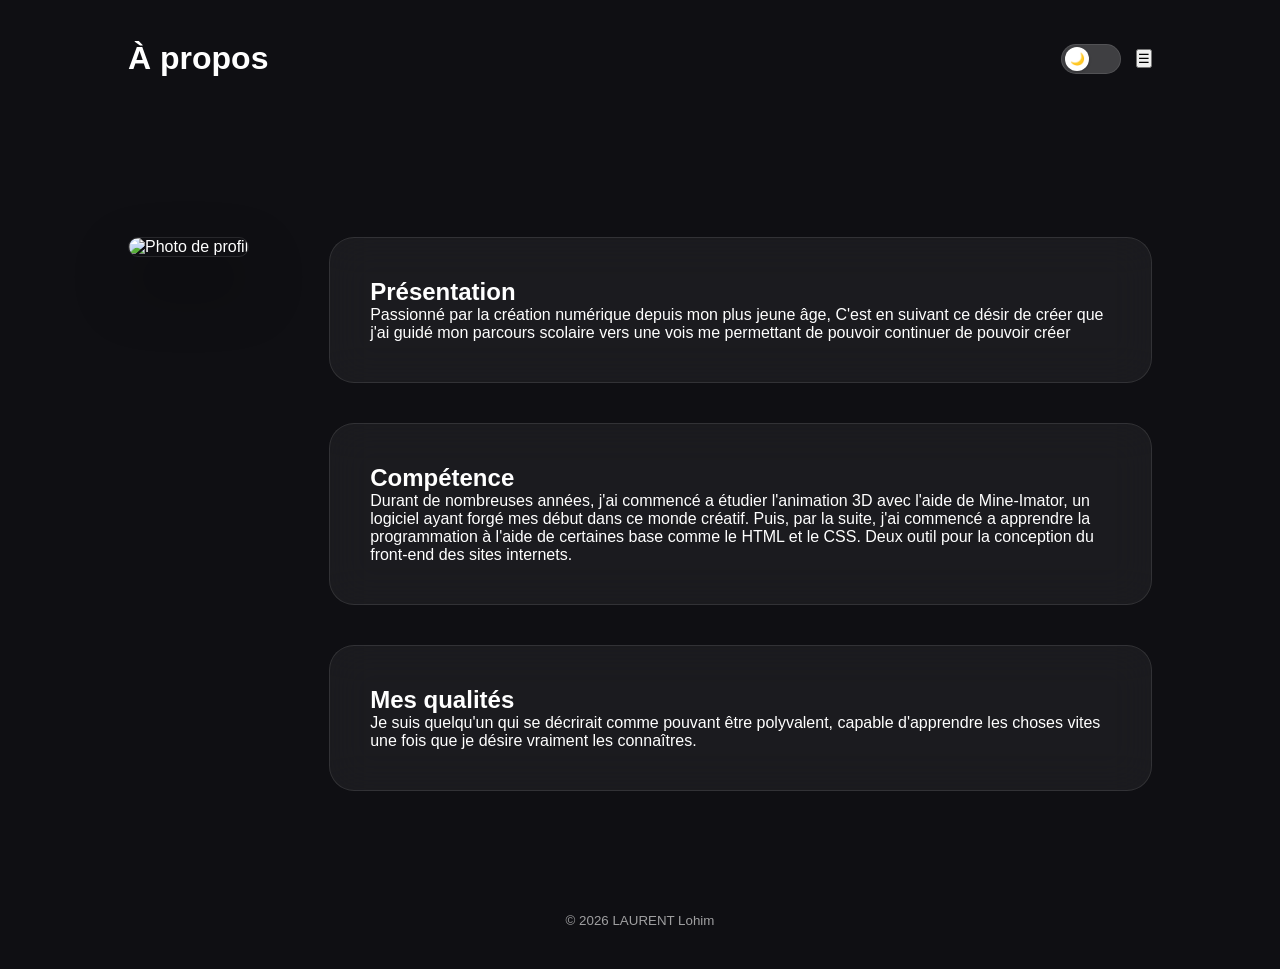
==== apropos.html @ f9896b62 "Add files via upload" ====
<!doctype html>
<html lang="fr">
<head>
<meta charset="utf-8">
<meta name="viewport" content="width=device-width, initial-scale=1">
<title>À propos</title>

<style>

/* ===== VARIABLES ===== */

:root {
  --bg: #0f0f13;
  --text: white;
  --card-bg: rgba(255,255,255,0.05);
  --border: rgba(255,255,255,0.1);
}

.theme-dark {
  --bg: #ffffff;
  --text: #111;
  --card-bg: rgba(0,0,0,0.05);
  --border: rgba(0,0,0,0.1);
}

* {
  margin: 0;
  padding: 0;
  box-sizing: border-box;
  font-family: 'Segoe UI', sans-serif;
}

body {
  background: var(--bg);
  color: var(--text);
  padding: 0 10%;
}
    
/* ================= RESET ================= */

* {
  margin: 0;
  padding: 0;
  box-sizing: border-box;
  font-family: 'Segoe UI', sans-serif;
}

body {
  background: var(--bg);
  color: var(--text);
  padding: 0 10%;
  overflow-x: hidden;
}

/* ================= BACKGROUND ================= */

.blob {
  position: fixed;
  width: 600px;
  height: 600px;
  border-radius: 50%;
  filter: blur(120px);
  opacity: 0.5;
  animation: move 20s infinite alternate ease-in-out;
  z-index: -1;
}

.blob:nth-child(1) {
  background: #ff4e50;
  top: -200px;
  left: -200px;
}

.blob:nth-child(2) {
  background: #00c9ff;
  bottom: -200px;
  right: -200px;
  animation-delay: 5s;
}

@keyframes move {
  0% { transform: translate(0,0) scale(1); }
  50% { transform: translate(100px,-100px) scale(1.2); }
  100% { transform: translate(-100px,100px) scale(1); }
}

/* ===== HEADER ===== */

header {
  display: flex;
  justify-content: space-between;
  align-items: center;
  padding: 40px 0;
  position: relative;
}

.controls {
  display: flex;
  align-items: center;
  gap: 15px;
}

#nav {
  position: absolute;
  top: 80px;
  right: 0;
  background: var(--card-bg);
  backdrop-filter: blur(20px);
  border: 1px solid var(--border);
  padding: 20px;
  border-radius: 15px;
}

#nav ul {
  list-style: none;
}

#nav li {
  margin: 10px 0;
}

#nav a {
  color: var(--text);
  text-decoration: none;
}

/* ===== PAGE A PROPOS ===== */

.about-container {
  display: flex;
  gap: 80px;
  margin: 120px 0;
  align-items: flex-start;
}

.about-photo img {
  width: 320px;
  border-radius: 25px;
  object-fit: cover;
  border: 1px solid var(--border);
  box-shadow: 0 30px 60px rgba(0,0,0,0.4);
}

.about-content {
  flex: 1;
  display: flex;
  flex-direction: column;
  gap: 40px;
}

.text-box {
  padding: 40px;
  border-radius: 25px;
  backdrop-filter: blur(20px);
  background: var(--card-bg);
  border: 1px solid var(--border);
}

/* ===== RESPONSIVE ===== */

@media (max-width: 900px) {
  .about-container {
    flex-direction: column;
    align-items: center;
    text-align: center;
  }

  .about-photo img {
    width: 240px;
  }
}
  
/* Conteneur des contrôles header */
.header-controls {
  display: flex;
  align-items: center;
  gap: 15px;
}

/* ================= TOGGLE THEME ================= */
.theme-switch {
  position: relative;
  display: inline-block;
  width: 60px;
  height: 30px;
  cursor: pointer;
}

.theme-switch input {
  opacity: 0;
  width: 0;
  height: 0;
}

/* Le slider (fond du toggle) */
.theme-switch .slider {
  position: absolute;
  top: 0;
  left: 0;
  right: 0;
  bottom: 0;
  background-color: rgba(255, 255, 255, 0.2);
  border-radius: 30px;
  transition: 0.3s ease;
  border: 1px solid var(--border);
}

/* Le rond qui bouge */
.theme-switch .slider:before {
  position: absolute;
  content: "🌙";
  display: flex;
  align-items: center;
  justify-content: center;
  height: 24px;
  width: 24px;
  left: 3px;
  bottom: 2px;
  background-color: white;
  border-radius: 50%;
  transition: 0.3s ease;
  font-size: 12px;
  box-shadow: 0 1px 3px rgba(0,0,0,0.2);
}

/* Quand la case est cochée (mode sombre activé) */
.theme-switch input:checked + .slider:before {
  transform: translateX(28px);
  content: "☀️";
  background-color: #ffde6e;
}

/* Fond du toggle quand mode sombre activé */
.theme-switch input:checked + .slider {
  background-color: rgba(0, 0, 0, 0.3);
  border-color: #ffde6e;
}

footer {
  text-align: center;
  margin: 80px 0 40px;
  opacity: 0.6;
}

</style>
</head>

<body>

<header>

<h1>À propos</h1>

<div class="header-controls">
  <label class="theme-switch" aria-label="Changer de thème">
    <input type="checkbox" id="themeToggle">
    <span class="slider"></span>
  </label>
  <button id="burger" class="btn" aria-expanded="false" aria-controls="nav">☰</button>
</div>

<nav id="nav" hidden>
  <ul>
    <li><a href="Profile.html">Accueil</a></li>
    <li><a href="projets.html">Projets</a></li>
    <li><a href="Contact.html">Contact</a></li>
    
  </ul>
</nav>

</header>

<main>

<section class="about-container">

  <div class="about-photo">
    <img src="images/PersonnalImages/The%20sun.png" alt="Photo de profil">
  </div>

  <div class="about-content">

    <div class="text-box">
      <h2>Présentation</h2>
      <p>Passionné par la création numérique depuis mon plus jeune âge, C'est en suivant ce désir de créer que j'ai guidé mon parcours scolaire vers une vois me permettant de pouvoir continuer de pouvoir créer</p>
    </div>

    <div class="text-box">
      <h2>Compétence</h2>
      <p>Durant de nombreuses années, j'ai commencé a étudier l'animation 3D avec l'aide de Mine-Imator, un logiciel ayant forgé mes début dans ce monde créatif. Puis, par la suite, j'ai commencé a apprendre la programmation à l'aide de certaines base comme le HTML et le CSS. Deux outil pour la conception du front-end des sites internets.</p>
    </div>

    <div class="text-box">
      <h2>Mes qualités</h2>
      <p>Je suis quelqu'un qui se décrirait comme pouvant être polyvalent, capable d'apprendre les choses vites une fois que je désire vraiment les connaîtres.</p>
    </div>

  </div>

</section>

</main>

<footer>
  <small>© <span id="annee"></span> LAURENT Lohim</small>
</footer>

<script>

document.addEventListener("DOMContentLoaded", function() {

  // Année
  document.getElementById('annee').textContent = new Date().getFullYear();

  // Thème sombre
  const toggle = document.getElementById("themeToggle");
  toggle.addEventListener("change", function() {
    document.documentElement.classList.toggle("theme-dark", this.checked);
  });

  // Burger
  const burger = document.getElementById("burger");
  const nav = document.getElementById("nav");

  burger.addEventListener("click", function() {
    const expanded = this.getAttribute("aria-expanded") === "true";
    this.setAttribute("aria-expanded", !expanded);
    nav.hidden = expanded;
  });

});

</script>

</body>
</html>
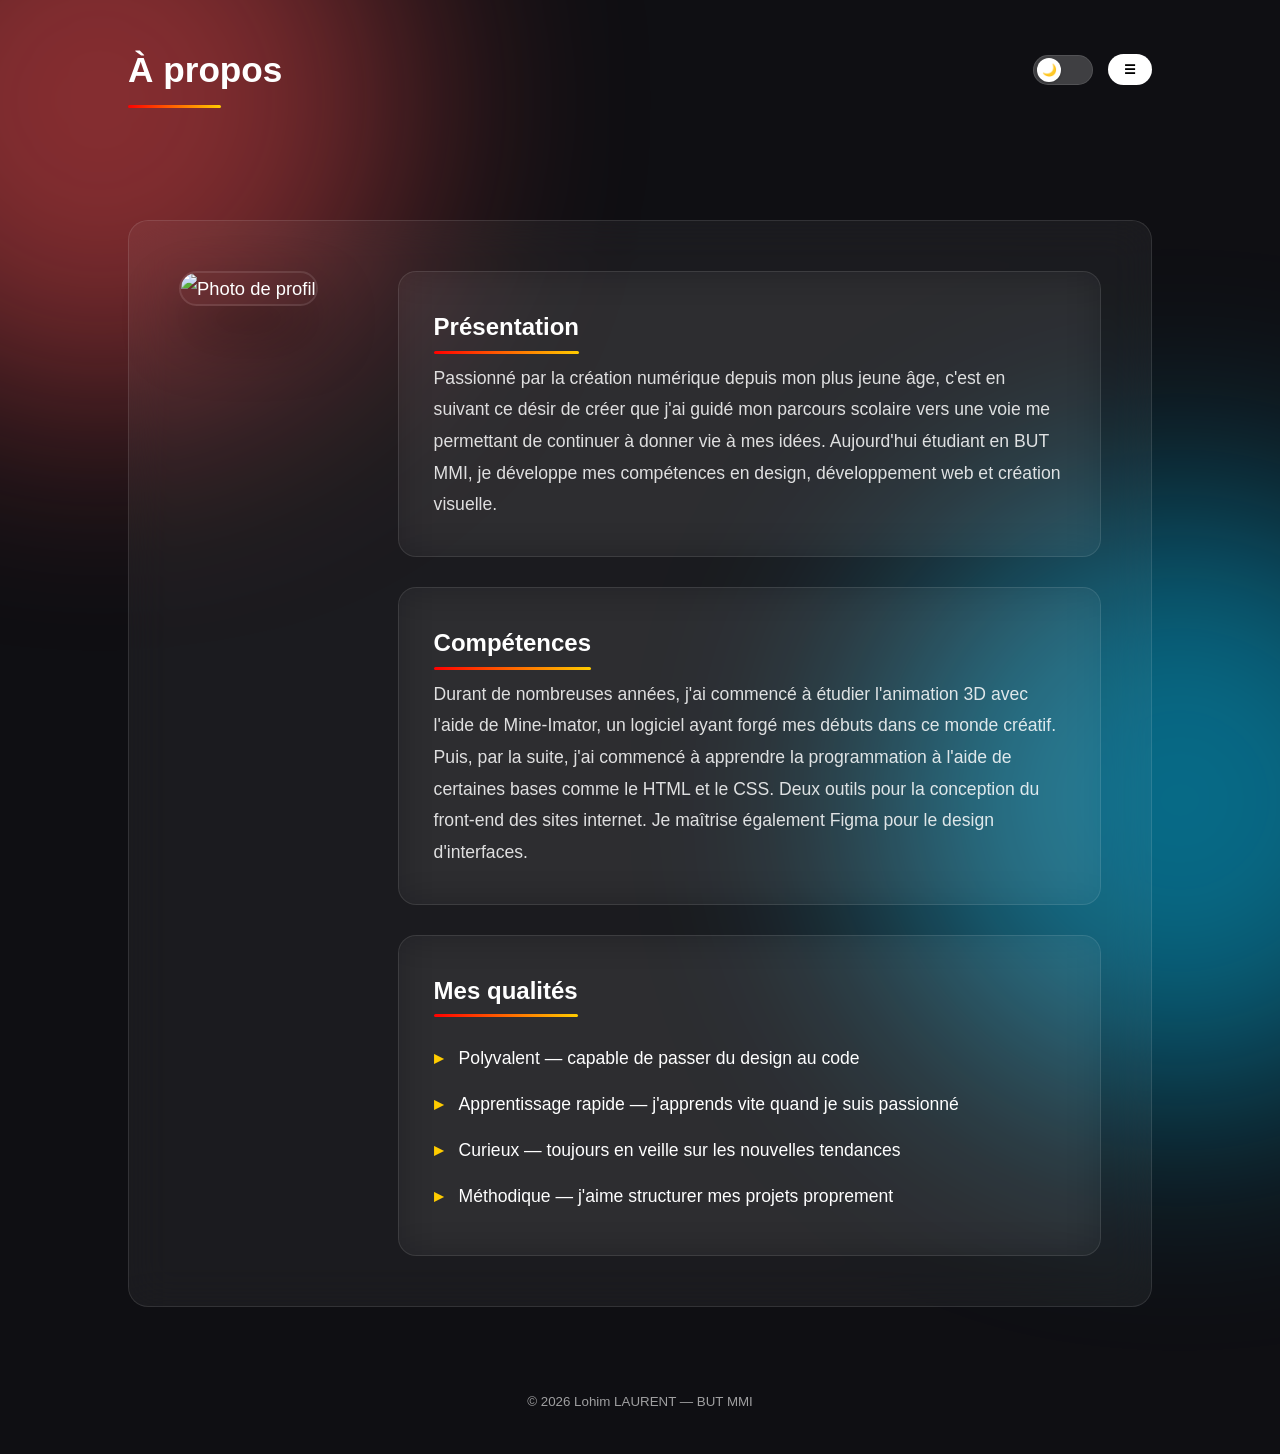
==== commit 2718762e: "modified:   apropos.html" ====
--- a/apropos.html
+++ b/apropos.html
@@ -3,17 +3,19 @@
 <head>
 <meta charset="utf-8">
 <meta name="viewport" content="width=device-width, initial-scale=1">
-<title>À propos</title>
+<title>À propos — Lohim LAURENT</title>
 
 <style>
 
-/* ===== VARIABLES ===== */
+/* ================= VARIABLES ================= */
 
 :root {
   --bg: #0f0f13;
   --text: white;
   --card-bg: rgba(255,255,255,0.05);
   --border: rgba(255,255,255,0.1);
+  --red: #ff0000;
+  --yellow: #ffcc00;
 }
 
 .theme-dark {
@@ -23,6 +25,33 @@
   --border: rgba(0,0,0,0.1);
 }
 
+/* ================= SCROLLBAR PERSONNALISÉE ================= */
+
+::-webkit-scrollbar {
+  width: 12px;
+}
+
+::-webkit-scrollbar-track {
+  background: #1a1a1a;
+}
+
+::-webkit-scrollbar-thumb {
+  background: linear-gradient(180deg, var(--red), var(--yellow));
+  border-radius: 10px;
+  border: 2px solid #1a1a1a;
+}
+
+::-webkit-scrollbar-thumb:hover {
+  background: linear-gradient(180deg, #ff3333, #ffdd44);
+}
+
+html {
+  scrollbar-width: thin;
+  scrollbar-color: var(--red) #1a1a1a;
+}
+
+/* ================= RESET ================= */
+
 * {
   margin: 0;
   padding: 0;
@@ -34,22 +63,9 @@
   background: var(--bg);
   color: var(--text);
   padding: 0 10%;
-}
-    
-/* ================= RESET ================= */
-
-* {
-  margin: 0;
-  padding: 0;
-  box-sizing: border-box;
-  font-family: 'Segoe UI', sans-serif;
-}
-
-body {
-  background: var(--bg);
-  color: var(--text);
-  padding: 0 10%;
   overflow-x: hidden;
+  font-size: 1.15rem;
+  line-height: 1.7;
 }
 
 /* ================= BACKGROUND ================= */
@@ -84,7 +100,7 @@
   100% { transform: translate(-100px,100px) scale(1); }
 }
 
-/* ===== HEADER ===== */
+/* ================= HEADER ================= */
 
 header {
   display: flex;
@@ -94,82 +110,86 @@
   position: relative;
 }
 
-.controls {
-  display: flex;
-  align-items: center;
-  gap: 15px;
-}
-
+h1 {
+  font-family: 'Arial Black', 'Arial Bold', Arial, sans-serif;
+  font-size: 2.2rem;
+  font-weight: 900;
+  position: relative;
+}
+
+h1::after {
+  content: '';
+  position: absolute;
+  bottom: -8px;
+  left: 0;
+  width: 60%;
+  height: 3px;
+  background: linear-gradient(90deg, var(--red), var(--yellow));
+  border-radius: 2px;
+}
+
+.btn {
+  background: white;
+  color: black;
+  padding: 8px 16px;
+  border-radius: 20px;
+  border: none;
+  cursor: pointer;
+  transition: 0.3s;
+  font-weight: 600;
+}
+
+.btn:hover {
+  transform: scale(1.05);
+}
+
+/* Navigation */
 #nav {
   position: absolute;
-  top: 80px;
+  top: 100%;
   right: 0;
+  width: 250px;
   background: var(--card-bg);
   backdrop-filter: blur(20px);
   border: 1px solid var(--border);
+  border-radius: 15px;
   padding: 20px;
-  border-radius: 15px;
+  box-shadow: 0 20px 40px rgba(0,0,0,0.3);
+  animation: fadeIn 0.3s ease;
+  z-index: 100;
 }
 
 #nav ul {
   list-style: none;
-}
-
-#nav li {
-  margin: 10px 0;
+  display: flex;
+  flex-direction: column;
+  gap: 15px;
 }
 
 #nav a {
   color: var(--text);
   text-decoration: none;
-}
-
-/* ===== PAGE A PROPOS ===== */
-
-.about-container {
-  display: flex;
-  gap: 80px;
-  margin: 120px 0;
-  align-items: flex-start;
-}
-
-.about-photo img {
-  width: 320px;
-  border-radius: 25px;
-  object-fit: cover;
-  border: 1px solid var(--border);
-  box-shadow: 0 30px 60px rgba(0,0,0,0.4);
-}
-
-.about-content {
-  flex: 1;
-  display: flex;
-  flex-direction: column;
-  gap: 40px;
-}
-
-.text-box {
-  padding: 40px;
-  border-radius: 25px;
-  backdrop-filter: blur(20px);
-  background: var(--card-bg);
-  border: 1px solid var(--border);
-}
-
-/* ===== RESPONSIVE ===== */
-
-@media (max-width: 900px) {
-  .about-container {
-    flex-direction: column;
-    align-items: center;
-    text-align: center;
-  }
-
-  .about-photo img {
-    width: 240px;
-  }
-}
-  
+  font-weight: 500;
+  font-size: 1.05rem;
+  transition: color 0.3s;
+}
+
+#nav a:hover {
+  color: var(--yellow);
+}
+
+#nav a.actif {
+  font-weight: bold;
+  color: var(--yellow);
+  border-left: 3px solid var(--yellow);
+  padding-left: 12px;
+}
+
+@keyframes fadeIn {
+  from { opacity: 0; transform: translateY(-10px); }
+  to { opacity: 1; transform: translateY(0); }
+}
+
 /* Conteneur des contrôles header */
 .header-controls {
   display: flex;
@@ -178,6 +198,7 @@
 }
 
 /* ================= TOGGLE THEME ================= */
+
 .theme-switch {
   position: relative;
   display: inline-block;
@@ -192,7 +213,6 @@
   height: 0;
 }
 
-/* Le slider (fond du toggle) */
 .theme-switch .slider {
   position: absolute;
   top: 0;
@@ -205,7 +225,6 @@
   border: 1px solid var(--border);
 }
 
-/* Le rond qui bouge */
 .theme-switch .slider:before {
   position: absolute;
   content: "🌙";
@@ -223,23 +242,166 @@
   box-shadow: 0 1px 3px rgba(0,0,0,0.2);
 }
 
-/* Quand la case est cochée (mode sombre activé) */
 .theme-switch input:checked + .slider:before {
   transform: translateX(28px);
   content: "☀️";
   background-color: #ffde6e;
 }
 
-/* Fond du toggle quand mode sombre activé */
 .theme-switch input:checked + .slider {
   background-color: rgba(0, 0, 0, 0.3);
   border-color: #ffde6e;
 }
+
+/* ================= PAGE A PROPOS ================= */
+
+.about-section {
+  margin: 80px 0;
+  padding: 50px;
+  border-radius: 20px;
+  backdrop-filter: blur(20px);
+  background: var(--card-bg);
+  border: 1px solid var(--border);
+  transition: border-color 0.3s ease;
+  opacity: 0;
+  transform: translateY(60px);
+  transition: 1s ease;
+}
+
+.about-section.show {
+  opacity: 1;
+  transform: translateY(0);
+}
+
+.about-section:hover {
+  border-color: var(--yellow);
+}
+
+.about-container {
+  display: flex;
+  gap: 80px;
+  align-items: flex-start;
+}
+
+.about-photo {
+  flex-shrink: 0;
+}
+
+.about-photo img {
+  width: 320px;
+  border-radius: 25px;
+  object-fit: cover;
+  border: 2px solid var(--border);
+  box-shadow: 0 30px 60px rgba(0,0,0,0.4);
+  transition: transform 0.3s ease, border-color 0.3s ease;
+}
+
+.about-photo img:hover {
+  transform: scale(1.02);
+  border-color: var(--yellow);
+}
+
+.about-content {
+  flex: 1;
+  display: flex;
+  flex-direction: column;
+  gap: 30px;
+}
+
+.text-box {
+  padding: 35px;
+  border-radius: 18px;
+  backdrop-filter: blur(20px);
+  background: rgba(255, 255, 255, 0.03);
+  border: 1px solid var(--border);
+  transition: transform 0.3s ease, border-color 0.3s ease;
+}
+
+.text-box:hover {
+  transform: translateY(-5px);
+  border-color: var(--yellow);
+}
+
+.text-box h2 {
+  font-family: 'Arial Black', 'Arial Bold', Arial, sans-serif;
+  font-size: 1.5rem;
+  margin-bottom: 15px;
+  position: relative;
+  display: inline-block;
+}
+
+.text-box h2::after {
+  content: '';
+  position: absolute;
+  bottom: -6px;
+  left: 0;
+  width: 100%;
+  height: 3px;
+  background: linear-gradient(90deg, var(--red), var(--yellow));
+  border-radius: 2px;
+}
+
+.text-box p {
+  font-size: 1.1rem;
+  opacity: 0.85;
+  line-height: 1.8;
+}
+
+/* Liste des qualités */
+.qualites-list {
+  list-style: none;
+  margin-top: 10px;
+}
+
+.qualites-list li {
+  padding: 8px 0;
+  padding-left: 25px;
+  position: relative;
+  font-size: 1.1rem;
+}
+
+.qualites-list li::before {
+  content: '▸';
+  position: absolute;
+  left: 0;
+  color: var(--yellow);
+  font-weight: bold;
+}
+
+/* ================= FOOTER ================= */
 
 footer {
   text-align: center;
   margin: 80px 0 40px;
   opacity: 0.6;
+  font-size: 1rem;
+}
+
+/* ================= RESPONSIVE ================= */
+
+@media (max-width: 900px) {
+  .about-container {
+    flex-direction: column;
+    align-items: center;
+    text-align: center;
+    gap: 40px;
+  }
+
+  .about-photo img {
+    width: 240px;
+  }
+
+  body {
+    padding: 0 5%;
+  }
+
+  .about-section {
+    padding: 30px;
+  }
+
+  .text-box {
+    padding: 25px;
+  }
 }
 
 </style>
@@ -247,86 +409,124 @@
 
 <body>
 
+<div class="blob"></div>
+<div class="blob"></div>
+
 <header>
 
-<h1>À propos</h1>
-
-<div class="header-controls">
-  <label class="theme-switch" aria-label="Changer de thème">
-    <input type="checkbox" id="themeToggle">
-    <span class="slider"></span>
-  </label>
-  <button id="burger" class="btn" aria-expanded="false" aria-controls="nav">☰</button>
-</div>
-
-<nav id="nav" hidden>
-  <ul>
-    <li><a href="Profile.html">Accueil</a></li>
-    <li><a href="projets.html">Projets</a></li>
-    <li><a href="Contact.html">Contact</a></li>
+  <h1>À propos</h1>
+
+  <div class="header-controls">
+    <label class="theme-switch" aria-label="Changer de thème">
+      <input type="checkbox" id="themeToggle">
+      <span class="slider"></span>
+    </label>
+    <button id="burger" class="btn" aria-expanded="false" aria-controls="nav">☰</button>
+  </div>
+
+  <nav id="nav" hidden>
+    <ul>
+      <li><a href="Profile.html">Accueil</a></li>
+      <li><a href="Projets.html">Projets</a></li>
+      <li><a class="actif" href="Contact.html">Contact</a></li>
+    </ul>
+  </nav>
+
+</header>
+
+<main>
+
+  <section class="about-section">
+
+    <div class="about-container">
+
+      <div class="about-photo">
+        <img src="images/PersonnalImages/The%20sun.png" alt="Photo de profil">
+      </div>
+
+      <div class="about-content">
+
+        <div class="text-box">
+          <h2>Présentation</h2>
+          <p>Passionné par la création numérique depuis mon plus jeune âge, c'est en suivant ce désir de créer que j'ai guidé mon parcours scolaire vers une voie me permettant de continuer à donner vie à mes idées. Aujourd'hui étudiant en BUT MMI, je développe mes compétences en design, développement web et création visuelle.</p>
+        </div>
+
+        <div class="text-box">
+          <h2>Compétences</h2>
+          <p>Durant de nombreuses années, j'ai commencé à étudier l'animation 3D avec l'aide de Mine-Imator, un logiciel ayant forgé mes débuts dans ce monde créatif. Puis, par la suite, j'ai commencé à apprendre la programmation à l'aide de certaines bases comme le HTML et le CSS. Deux outils pour la conception du front-end des sites internet. Je maîtrise également Figma pour le design d'interfaces.</p>
+        </div>
+
+        <div class="text-box">
+          <h2>Mes qualités</h2>
+          <ul class="qualites-list">
+            <li>Polyvalent — capable de passer du design au code</li>
+            <li>Apprentissage rapide — j'apprends vite quand je suis passionné</li>
+            <li>Curieux — toujours en veille sur les nouvelles tendances</li>
+            <li>Méthodique — j'aime structurer mes projets proprement</li>
+          </ul>
+        </div>
+
+      </div>
+
+    </div>
+
+  </section>
+
+</main>
+
+<footer>
+  <small>© <span id="annee"></span> Lohim LAURENT — BUT MMI</small>
+</footer>
+
+<script>
+
+document.addEventListener("DOMContentLoaded", function() {
+
+  // Année automatique
+  const annee = document.getElementById('annee');
+  if (annee) {
+    annee.textContent = new Date().getFullYear();
+  }
+
+  // Theme toggle
+  const themeToggle = document.getElementById('themeToggle');
+  if (themeToggle) {
+    themeToggle.addEventListener('change', function(e) {
+      document.documentElement.classList.toggle('theme-dark', e.target.checked);
+    });
+  }
+
+  // Burger menu
+  const burger = document.getElementById('burger');
+  const nav = document.getElementById('nav');
+
+  if (burger && nav) {
+    burger.addEventListener('click', function() {
+      const isHidden = nav.hasAttribute('hidden');
+      
+      if (isHidden) {
+        nav.removeAttribute('hidden');
+        burger.setAttribute('aria-expanded', 'true');
+      } else {
+        nav.setAttribute('hidden', '');
+        burger.setAttribute('aria-expanded', 'false');
+      }
+    });
+  }
+
+  // Animation section au scroll
+  const section = document.querySelector('.about-section');
+  if (section) {
+    const observer = new IntersectionObserver((entries) => {
+      entries.forEach(entry => {
+        if (entry.isIntersecting) {
+          entry.target.classList.add('show');
+        }
+      });
+    }, { threshold: 0.2 });
     
-  </ul>
-</nav>
-
-</header>
-
-<main>
-
-<section class="about-container">
-
-  <div class="about-photo">
-    <img src="images/PersonnalImages/The%20sun.png" alt="Photo de profil">
-  </div>
-
-  <div class="about-content">
-
-    <div class="text-box">
-      <h2>Présentation</h2>
-      <p>Passionné par la création numérique depuis mon plus jeune âge, C'est en suivant ce désir de créer que j'ai guidé mon parcours scolaire vers une vois me permettant de pouvoir continuer de pouvoir créer</p>
-    </div>
-
-    <div class="text-box">
-      <h2>Compétence</h2>
-      <p>Durant de nombreuses années, j'ai commencé a étudier l'animation 3D avec l'aide de Mine-Imator, un logiciel ayant forgé mes début dans ce monde créatif. Puis, par la suite, j'ai commencé a apprendre la programmation à l'aide de certaines base comme le HTML et le CSS. Deux outil pour la conception du front-end des sites internets.</p>
-    </div>
-
-    <div class="text-box">
-      <h2>Mes qualités</h2>
-      <p>Je suis quelqu'un qui se décrirait comme pouvant être polyvalent, capable d'apprendre les choses vites une fois que je désire vraiment les connaîtres.</p>
-    </div>
-
-  </div>
-
-</section>
-
-</main>
-
-<footer>
-  <small>© <span id="annee"></span> LAURENT Lohim</small>
-</footer>
-
-<script>
-
-document.addEventListener("DOMContentLoaded", function() {
-
-  // Année
-  document.getElementById('annee').textContent = new Date().getFullYear();
-
-  // Thème sombre
-  const toggle = document.getElementById("themeToggle");
-  toggle.addEventListener("change", function() {
-    document.documentElement.classList.toggle("theme-dark", this.checked);
-  });
-
-  // Burger
-  const burger = document.getElementById("burger");
-  const nav = document.getElementById("nav");
-
-  burger.addEventListener("click", function() {
-    const expanded = this.getAttribute("aria-expanded") === "true";
-    this.setAttribute("aria-expanded", !expanded);
-    nav.hidden = expanded;
-  });
+    observer.observe(section);
+  }
 
 });
 
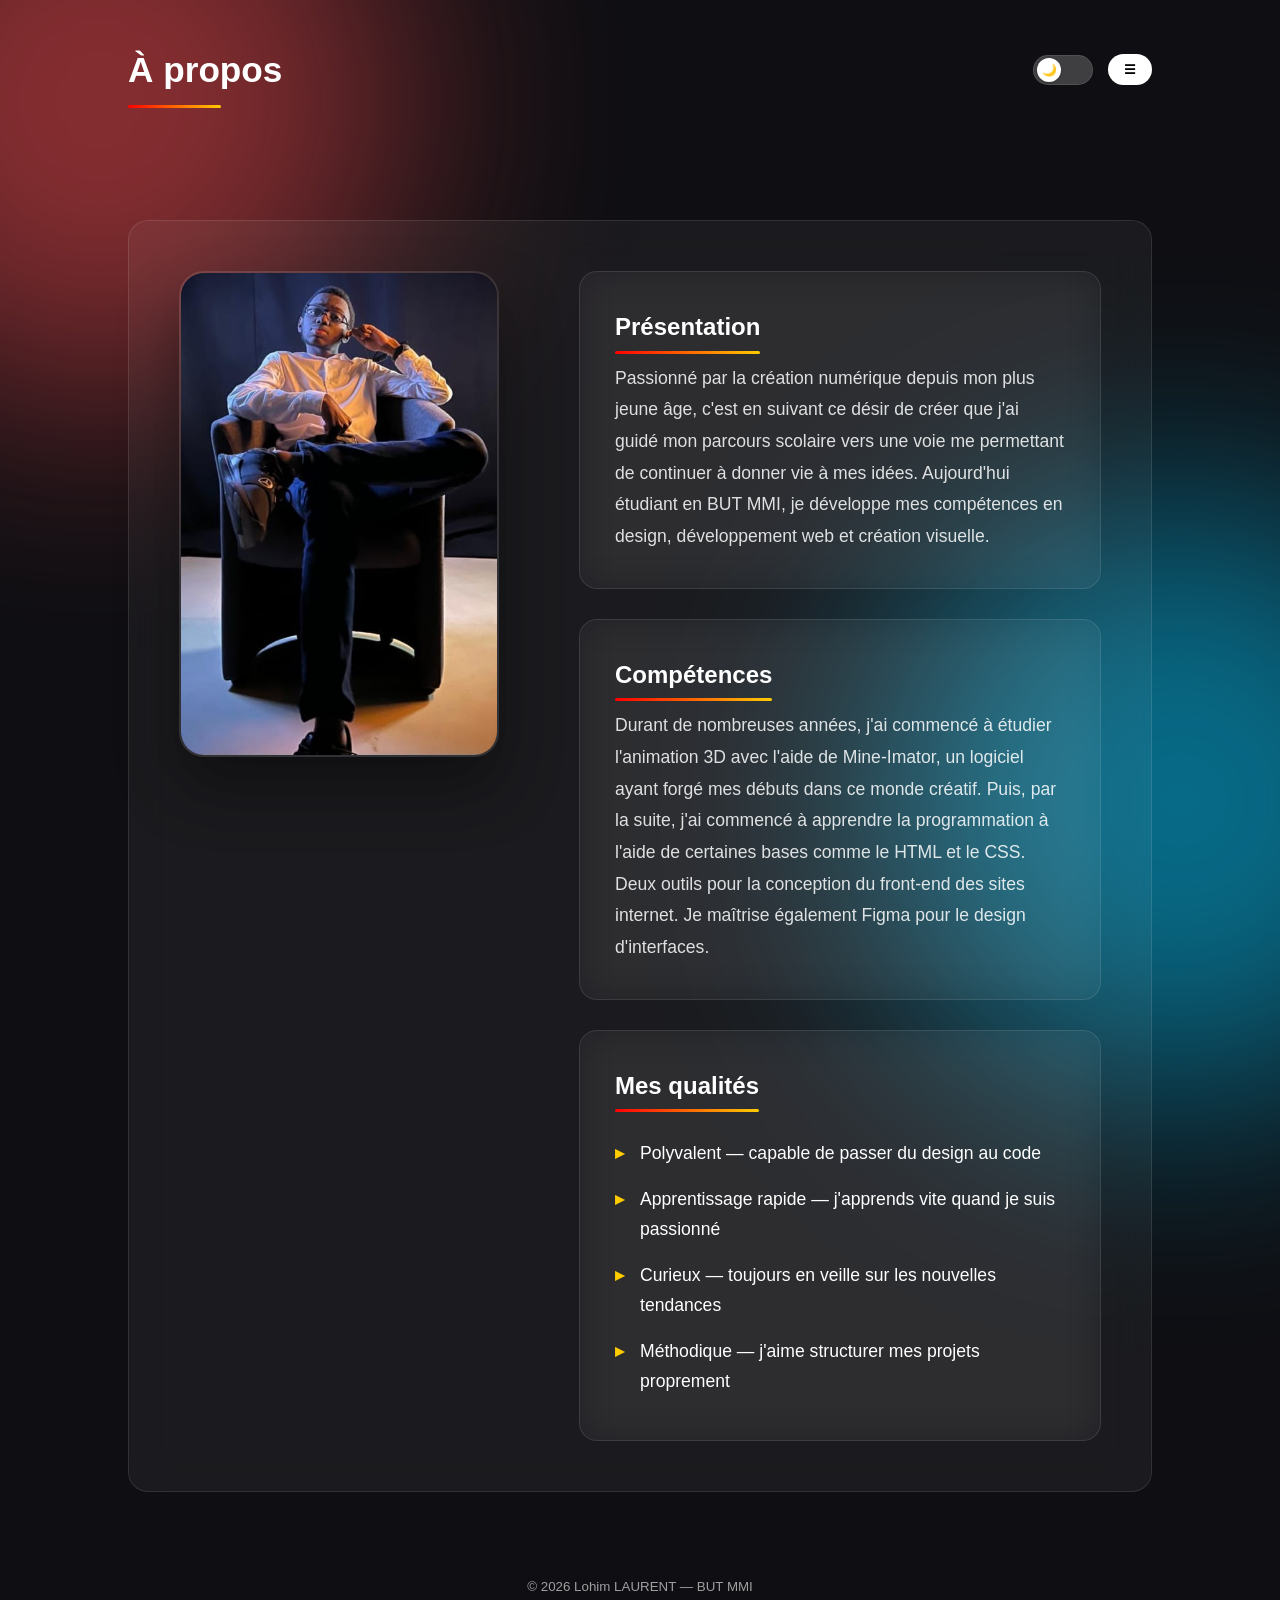
==== commit 809b7e81: "modified:   apropos.html" ====
--- a/apropos.html
+++ b/apropos.html
@@ -441,7 +441,7 @@
     <div class="about-container">
 
       <div class="about-photo">
-        <img src="images/PersonnalImages/The%20sun.png" alt="Photo de profil">
+        <img src="Profil Picture.png" alt="Photo de profil">
       </div>
 
       <div class="about-content">
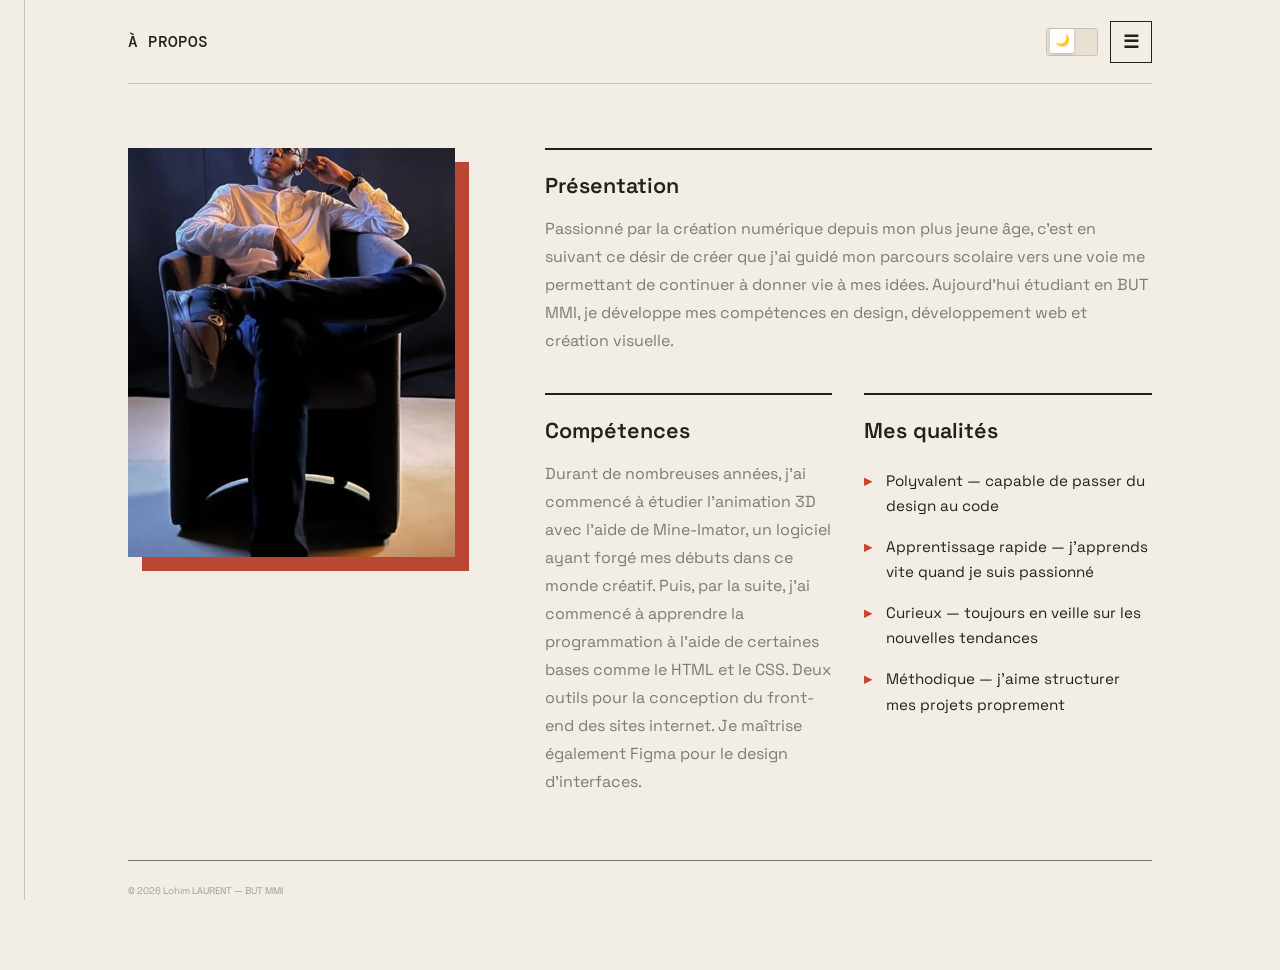
==== commit 41352261: "modified:   Contact.html 	modified:   Profile.html 	modified:   Projets.html 	modified:   apropos.ht" ====
--- a/apropos.html
+++ b/apropos.html
@@ -405,6 +405,7 @@
 }
 
 </style>
+<link rel="stylesheet" href="portfolio-theme.css">
 </head>
 
 <body>
--- a/portfolio-theme.css
+++ b/portfolio-theme.css
@@ -0,0 +1,659 @@
+@import url('https://fonts.googleapis.com/css2?family=DM+Mono:wght@400;500&family=Space+Grotesk:wght@400;500;600;700&display=swap');
+
+:root {
+  --bg: #f2eee5;
+  --text: #22211e;
+  --card-bg: transparent;
+  --border: #c9c2b5;
+  --red: #c9432e;
+  --yellow: #efc84a;
+  --accent: #e87532;
+  --muted: #6b675f;
+  --paper-dark: #e7e0d3;
+}
+
+html.theme-dark {
+  --bg: #1d1c19;
+  --text: #f2eee5;
+  --border: #48443d;
+  --red: #ff7959;
+  --yellow: #f0c64a;
+  --accent: #f08b45;
+  --muted: #bbb3a7;
+  --paper-dark: #2b2924;
+}
+
+* {
+  font-family: 'Space Grotesk', sans-serif;
+  letter-spacing: 0;
+}
+
+html { scrollbar-color: var(--red) var(--bg); }
+
+body {
+  background: var(--bg);
+  color: var(--text);
+  font-size: 1rem;
+  line-height: 1.65;
+}
+
+body::before {
+  content: '';
+  position: fixed;
+  inset: 0 auto 0 24px;
+  width: 1px;
+  background: var(--border);
+  z-index: -1;
+  pointer-events: none;
+}
+
+.blob { display: none !important; }
+
+header, main, footer {
+  width: min(100%, 1440px);
+  margin-left: auto;
+  margin-right: auto;
+}
+
+header {
+  min-height: 84px;
+  padding: 20px 0;
+  border-bottom: 1px solid var(--border);
+}
+
+header h1, .header-center h1 {
+  color: var(--text);
+  font: 500 1rem 'DM Mono', monospace;
+  letter-spacing: 0;
+  text-transform: uppercase;
+}
+
+header h1::after, .header-center h1::after { display: none; }
+.nom { color: var(--text); }
+.prenom { color: var(--red); }
+.header-controls { gap: 12px; }
+.header-left { width: auto; }
+.header-center { position: static; transform: none; text-align: left; }
+
+.btn, .btn-back {
+  display: inline-flex;
+  width: 42px;
+  height: 42px;
+  align-items: center;
+  justify-content: center;
+  padding: 0;
+  border: 1px solid var(--text);
+  border-radius: 0;
+  background: transparent;
+  color: var(--text);
+  text-decoration: none;
+  font-size: 1.15rem;
+  transition: background 180ms ease, color 180ms ease;
+}
+.btn:hover, .btn-back:hover {
+  transform: none;
+  border-color: var(--red);
+  background: var(--red);
+  color: #fff;
+}
+
+.theme-switch { width: 52px; height: 28px; }
+.theme-switch .slider { border-radius: 3px; background: var(--paper-dark); }
+.theme-switch .slider:before { border-radius: 2px; }
+.theme-switch input:checked + .slider {
+  background: var(--accent);
+  border-color: var(--accent);
+}
+.theme-switch input:checked + .slider:before { transform: translateX(22px); }
+
+nav, #nav {
+  width: 230px;
+  padding: 16px 20px;
+  border: 1px solid var(--text);
+  border-radius: 0;
+  background: var(--bg);
+  box-shadow: 6px 6px 0 var(--yellow);
+  backdrop-filter: none;
+}
+nav ul, #nav ul { gap: 5px; }
+nav a, #nav a {
+  display: block;
+  padding: 8px 0;
+  color: var(--text);
+  font-size: 0.92rem;
+}
+nav a:hover, #nav a:hover, #nav a.actif { color: var(--red); }
+
+.coolbtn, .btn-submit {
+  display: inline-flex;
+  min-height: 48px;
+  align-items: center;
+  justify-content: center;
+  padding: 12px 18px;
+  border: 1px solid var(--text);
+  border-radius: 0;
+  background: var(--text);
+  box-shadow: 5px 5px 0 var(--yellow);
+  color: var(--bg);
+  font: 500 0.82rem 'DM Mono', monospace;
+  text-decoration: none;
+  transition: transform 180ms ease, box-shadow 180ms ease;
+}
+.coolbtn:hover, .btn-submit:hover {
+  transform: translate(3px, 3px);
+  box-shadow: 2px 2px 0 var(--yellow);
+  background: var(--text);
+}
+
+footer {
+  margin-top: 0;
+  padding: 22px 0 32px;
+  border-top: 1px solid var(--text);
+  color: var(--muted);
+  text-align: left;
+  font: 0.72rem 'DM Mono', monospace;
+}
+
+/* Profil */
+#profile-hero {
+  display: block;
+  padding: 76px 0 54px;
+  border-bottom: 0;
+  background: transparent;
+}
+#profile-hero .profile-hero-grid {
+  grid-template-columns: minmax(0, 1.15fr) minmax(280px, 0.72fr);
+  gap: clamp(32px, 7vw, 104px);
+  align-items: center;
+}
+#profile-hero .profile-hero-copy { gap: 25px; }
+#profile-hero .profile-kicker {
+  padding: 0;
+  border: 0;
+  border-radius: 0;
+  background: transparent;
+  color: var(--red);
+  font: 500 0.75rem 'DM Mono', monospace;
+}
+#profile-hero .profile-hero-copy h2 {
+  max-width: 820px;
+  margin: 0;
+  font-size: 4.2rem;
+  line-height: 0.99;
+}
+#profile-hero .profile-hero-copy h2::first-letter { color: var(--red); }
+#profile-hero .hero-text { max-width: 600px; color: var(--muted); font-size: 1.12rem; }
+#profile-hero .profile-photo-frame {
+  position: relative;
+  padding: 0;
+  border: 0;
+  border-radius: 0;
+  background: var(--yellow);
+  box-shadow: 14px 14px 0 var(--red);
+  transform: rotate(2deg);
+}
+#profile-hero .profile-photo-frame::before {
+  content: 'LOHIM / MMI';
+  position: absolute;
+  top: -14px;
+  left: -14px;
+  z-index: 1;
+  padding: 8px 10px;
+  background: var(--accent);
+  color: #211d18;
+  font: 500 0.66rem 'DM Mono', monospace;
+}
+#profile-hero .profile-photo-frame img {
+  aspect-ratio: 4 / 5;
+  border-radius: 0;
+  filter: saturate(0.88);
+}
+#profile-hero .profile-actions { gap: 22px; }
+#profile-hero .secondary-link { border: 0; color: var(--red); }
+#profile-hero .profile-stats {
+  grid-template-columns: repeat(3, 1fr);
+  gap: 0;
+  margin-top: 58px;
+  border-top: 1px solid var(--text);
+  border-bottom: 1px solid var(--text);
+}
+#profile-hero .profile-stat-card {
+  min-height: 112px;
+  padding: 18px 22px 18px 0;
+  border: 0;
+  border-radius: 0;
+  background: transparent;
+}
+#profile-hero .profile-stat-card + .profile-stat-card {
+  padding-left: 22px;
+  border-left: 1px solid var(--border);
+}
+#profile-hero .stat-value { color: var(--red); font-size: 1.55rem; }
+#profile-hero .stat-label { max-width: 250px; color: var(--muted); font-size: 0.88rem; }
+
+#apropos, #competences, #projets-apercu {
+  display: grid;
+  grid-template-columns: minmax(160px, 0.34fr) minmax(0, 1fr);
+  column-gap: clamp(30px, 7vw, 100px);
+  row-gap: 24px;
+  align-items: start;
+  margin: 0;
+  padding: 76px 0;
+  border: 0;
+  border-bottom: 1px solid var(--border);
+  border-radius: 0;
+  background: transparent;
+  backdrop-filter: none;
+  opacity: 1;
+  transform: none;
+}
+#apropos.show, #competences.show, #projets-apercu.show { transform: none; }
+#apropos > h2, #competences > h2, #projets-apercu > h2 {
+  grid-column: 1;
+  grid-row: 1 / span 2;
+  display: block;
+  margin: 0;
+  font-size: 2.25rem;
+  line-height: 1.05;
+}
+#apropos > h2::after, #competences > h2::after, #projets-apercu > h2::after { display: none; }
+#apropos > h2::before, #competences > h2::before, #projets-apercu > h2::before {
+  display: block;
+  margin-bottom: 16px;
+  color: var(--red);
+  font: 500 0.7rem 'DM Mono', monospace;
+}
+#apropos > h2::before { content: '01 / PROFIL'; }
+#competences > h2::before { content: '02 / OUTILS'; }
+#projets-apercu > h2::before { content: '03 / SÉLECTION'; }
+.about-layout, #competences > p, .skills-grid, #projets-apercu > p, .grille-projets, #projets-apercu > div[style] { grid-column: 2; }
+.about-layout { grid-template-columns: minmax(0, 1.2fr) minmax(220px, 0.8fr); gap: 36px; }
+.about-layout p { max-width: 700px; }
+.profile-badges { gap: 8px 18px; margin-top: 25px; }
+.profile-badge, .skill-tag {
+  padding: 4px 0;
+  border: 0;
+  border-bottom: 1px solid var(--border);
+  border-radius: 0;
+  background: transparent;
+  color: var(--text);
+  font: 500 0.78rem 'DM Mono', monospace;
+}
+.about-panel {
+  padding: 22px 0 0;
+  border: 0;
+  border-top: 3px solid var(--accent);
+  border-radius: 0;
+  background: transparent;
+}
+.about-panel h3 { color: var(--red); font-size: 1rem; }
+.profile-list { gap: 10px; }
+.profile-list li::before { content: '+'; color: var(--accent); font: 700 1rem 'DM Mono', monospace; }
+.section-note {
+  padding: 12px 0 0;
+  border: 0;
+  border-top: 1px solid var(--border);
+  border-radius: 0;
+  background: transparent;
+  color: var(--muted);
+  font-size: 0.9rem;
+}
+.skills-grid { grid-template-columns: repeat(2, minmax(0, 1fr)); gap: 0 40px; margin-top: 0; }
+.skill-category {
+  padding: 22px 0 25px;
+  border: 0;
+  border-top: 1px solid var(--text);
+  border-radius: 0;
+  background: transparent;
+}
+.skill-category:hover { transform: none; border-color: var(--red); }
+.skill-category h3 { margin-bottom: 10px; font: 600 1.05rem 'Space Grotesk', sans-serif; }
+.skill-tags { display: flex; flex-wrap: wrap; gap: 0 14px; }
+.skill-tag { margin: 0; }
+.grille-projets { grid-template-columns: repeat(3, minmax(0, 1fr)); gap: 22px; }
+.carte { padding: 0; border: 0; border-radius: 0; background: transparent; }
+.carte:hover { transform: none; border-color: transparent; }
+.carte img { aspect-ratio: 4 / 3; object-fit: cover; border-radius: 0; filter: saturate(0.88); }
+.carte h3 { margin: 12px 0 5px; font-size: 1.12rem; }
+.carte p { color: var(--muted); font-size: 0.9rem; }
+#projets-apercu > div[style] { margin-top: 8px !important; text-align: left !important; }
+
+/* À propos */
+.about-section {
+  margin: 64px 0;
+  padding: 0;
+  border: 0;
+  border-radius: 0;
+  background: transparent;
+  backdrop-filter: none;
+  opacity: 1;
+  transform: none;
+}
+.about-section.show { transform: none; }
+.about-section:hover { border-color: transparent; }
+.about-container {
+  display: grid;
+  grid-template-columns: minmax(240px, 0.7fr) minmax(0, 1.3fr);
+  gap: clamp(32px, 7vw, 100px);
+  align-items: start;
+}
+.about-photo { position: sticky; top: 28px; }
+.about-photo img {
+  display: block;
+  width: 100%;
+  max-width: 420px;
+  aspect-ratio: 4 / 5;
+  border: 0;
+  border-radius: 0;
+  box-shadow: 14px 14px 0 var(--red);
+  filter: saturate(0.88);
+}
+.about-photo img:hover { transform: none; border-color: transparent; }
+.about-content {
+  display: grid;
+  grid-template-columns: repeat(2, minmax(0, 1fr));
+  gap: 38px 32px;
+}
+.text-box {
+  padding: 22px 0 0;
+  border: 0;
+  border-top: 2px solid var(--text);
+  border-radius: 0;
+  background: transparent;
+  backdrop-filter: none;
+}
+.text-box:first-child { grid-column: 1 / -1; }
+.text-box:hover { transform: none; border-color: var(--red); }
+.text-box h2 {
+  display: block;
+  margin: 0 0 16px;
+  font: 600 1.35rem 'Space Grotesk', sans-serif;
+}
+.text-box h2::after { display: none; }
+.text-box p { color: var(--muted); font-size: 1rem; line-height: 1.75; }
+.qualites-list { margin-top: 0; }
+.qualites-list li { padding: 8px 0 8px 22px; font-size: 0.95rem; }
+.qualites-list li::before { color: var(--red); }
+
+/* Projets */
+.projects-intro {
+  grid-template-columns: minmax(0, 1.25fr) minmax(240px, 0.6fr);
+  gap: clamp(30px, 7vw, 96px);
+  align-items: end;
+  margin: 64px 0 48px;
+}
+.projects-copy { gap: 20px; }
+.projects-kicker {
+  padding: 0;
+  border: 0;
+  border-radius: 0;
+  background: transparent;
+  color: var(--red);
+  font: 500 0.72rem 'DM Mono', monospace;
+}
+.projects-copy h2 {
+  max-width: 800px;
+  font: 700 4rem/1 'Space Grotesk', sans-serif;
+}
+.projects-copy p { max-width: 650px; color: var(--muted); }
+.projects-spotlight {
+  gap: 12px;
+  padding: 16px 0 0;
+  border: 0;
+  border-top: 3px solid var(--accent);
+  border-radius: 0;
+  background: transparent;
+  box-shadow: none;
+}
+.projects-spotlight h3 { color: var(--red); font: 600 1rem 'Space Grotesk', sans-serif; }
+.projects-spotlight p { color: var(--muted); font-size: 0.9rem; }
+.projects-highlights { gap: 4px 14px; }
+.projects-highlight {
+  padding: 3px 0;
+  border: 0;
+  border-bottom: 1px solid var(--border);
+  border-radius: 0;
+  background: transparent;
+  color: var(--text);
+  font: 500 0.72rem 'DM Mono', monospace;
+}
+.theme-dark .projects-kicker, .theme-dark .projects-copy p, .theme-dark .projects-spotlight p, .theme-dark .projects-highlight { color: var(--text); }
+.theme-dark .projects-spotlight { background: transparent; border-color: var(--accent); box-shadow: none; }
+.theme-dark .projects-highlight { background: transparent; border-color: var(--border); }
+.filtres { justify-content: flex-start; gap: 0; margin: 0 0 22px; border-bottom: 1px solid var(--border); }
+.filtre-btn {
+  padding: 10px 18px;
+  border: 0;
+  border-bottom: 2px solid transparent;
+  border-radius: 0;
+  background: transparent;
+  color: var(--muted);
+  font: 500 0.8rem 'DM Mono', monospace;
+}
+.filtre-btn:hover { transform: none; border-color: var(--accent); }
+.filtre-btn.actif {
+  border-color: var(--red);
+  background: transparent;
+  color: var(--red);
+  box-shadow: none;
+}
+.projets-grid { grid-template-columns: repeat(3, minmax(0, 1fr)); gap: 34px 22px; margin: 24px 0 60px; }
+.projet-card {
+  overflow: visible;
+  border: 0;
+  border-radius: 0;
+  background: transparent;
+  box-shadow: none;
+}
+.projet-card:hover { transform: none; border-color: transparent; box-shadow: none; }
+.projet-card img, .projet-card video {
+  height: auto;
+  aspect-ratio: 4 / 3;
+  object-fit: cover;
+  filter: saturate(0.88);
+}
+.projet-card:hover img, .projet-card:hover video { transform: none; }
+.projet-card-body { padding: 14px 0 0; border-top: 1px solid var(--border); }
+.projet-card-body h3 { font: 600 1.05rem 'Space Grotesk', sans-serif; }
+.projet-card-body p { color: var(--muted); font-size: 0.88rem; }
+.projet-labels { margin-top: 10px; }
+.label { padding: 3px 0; border-radius: 0; color: var(--red); background: transparent; font: 500 0.68rem 'DM Mono', monospace; }
+.label-scolaire, .label-personnel { color: var(--red); background: transparent; }
+.projet-card .projet-overlay { padding: 0; background: rgba(201, 67, 46, 0.82); }
+.projet-card:hover .projet-overlay { opacity: 1; }
+.projet-overlay span {
+  display: inline-flex;
+  width: auto;
+  height: auto;
+  padding: 10px 14px;
+  border: 1px solid #fff;
+  border-radius: 0;
+  background: transparent;
+  color: #fff;
+  font: 500 0.72rem 'DM Mono', monospace;
+}
+.lightbox { background: rgba(20, 18, 15, 0.82); }
+.lightbox-content {
+  gap: 36px;
+  border: 1px solid var(--border);
+  border-radius: 0;
+  background: var(--bg);
+  box-shadow: 12px 12px 0 var(--red);
+}
+.lightbox-close { color: var(--text); }
+.lightbox-infos h2 { font-family: 'Space Grotesk', sans-serif; }
+.lightbox-infos h2::after { background: var(--red); }
+
+/* Contact */
+.contact-section {
+  margin: 64px 0;
+  padding: 0;
+  border: 0;
+  border-radius: 0;
+  background: transparent;
+  backdrop-filter: none;
+  opacity: 1;
+  transform: none;
+}
+.contact-section.show { transform: none; }
+.contact-section:hover { border-color: transparent; }
+.contact-section > h2 {
+  display: block;
+  margin: 0;
+  padding-bottom: 18px;
+  border-bottom: 1px solid var(--text);
+  font: 700 3.5rem/1 'Space Grotesk', sans-serif;
+}
+.contact-section > h2::after { display: none; }
+.contact-section > p { max-width: 640px; margin: 22px 0 0 !important; color: var(--muted); }
+.contact-grid { grid-template-columns: minmax(220px, 0.7fr) minmax(0, 1.3fr); gap: clamp(36px, 8vw, 120px); margin-top: 44px; }
+.contact-info-col { gap: 0; }
+.info-card {
+  padding: 18px 0;
+  border: 0;
+  border-top: 1px solid var(--border);
+  border-radius: 0;
+  background: transparent;
+}
+.info-card:hover { transform: none; border-color: var(--red); }
+.info-card h3 { color: var(--red); font: 500 0.74rem 'DM Mono', monospace; text-transform: uppercase; }
+.info-card p { color: var(--muted); font-size: 0.95rem; }
+.info-card a { color: var(--text); }
+.info-card a:hover { color: var(--red); }
+.social-links { gap: 10px; }
+.social-link {
+  width: 42px;
+  height: 42px;
+  border: 1px solid var(--border);
+  border-radius: 0;
+  background: transparent;
+}
+.social-link img { width: 24px; height: 24px; }
+.social-link:hover { transform: translateY(-2px); border-color: var(--red); background: var(--yellow); }
+.form-group { margin-bottom: 24px; }
+.form-group label { font: 500 0.76rem 'DM Mono', monospace; text-transform: uppercase; }
+.form-group input, .form-group textarea, input, textarea {
+  padding: 13px 0;
+  border: 0;
+  border-bottom: 1px solid var(--border);
+  border-radius: 0;
+  background: transparent;
+  color: var(--text);
+}
+.form-group input:focus, .form-group textarea:focus {
+  border-color: var(--red);
+  box-shadow: 0 1px 0 var(--red);
+}
+.form-group input::placeholder, .form-group textarea::placeholder { color: var(--muted); opacity: 0.8; }
+.form-group textarea { min-height: 150px; }
+.btn-submit { align-self: flex-start; }
+.form-feedback { border-radius: 0; background: var(--red); }
+
+/* Page d’accueil */
+body:has(> .card) {
+  min-height: 100vh;
+  height: auto;
+  overflow-x: hidden;
+  padding: 48px clamp(24px, 8vw, 128px);
+  display: grid;
+  place-items: center;
+}
+body:has(> .card)::before { left: 24px; }
+.card {
+  width: min(100%, 1200px);
+  padding: 64px 0;
+  border: 0;
+  border-top: 1px solid var(--text);
+  border-bottom: 1px solid var(--text);
+  border-radius: 0;
+  background: transparent;
+  box-shadow: none;
+  text-align: left;
+}
+.card::before {
+  content: 'PORTFOLIO / DIRECTION CRÉATIVE';
+  display: block;
+  margin-bottom: 32px;
+  color: var(--red);
+  font: 500 0.75rem 'DM Mono', monospace;
+}
+.card h1 {
+  max-width: 900px;
+  margin: 0 0 16px;
+  font: 700 7rem/0.95 'Space Grotesk', sans-serif;
+  letter-spacing: 0;
+}
+.card h1::after { content: '.'; color: var(--red); }
+.card p { max-width: 500px; margin: 0 0 30px; color: var(--muted); font-size: 1.2rem; }
+.card .btn {
+  width: auto;
+  height: auto;
+  min-height: 48px;
+  padding: 12px 18px;
+  border: 1px solid var(--text);
+  border-radius: 0;
+  background: var(--text);
+  box-shadow: 5px 5px 0 var(--yellow);
+  color: var(--bg);
+  font: 500 0.82rem 'DM Mono', monospace;
+}
+.card .btn:hover { transform: translate(3px, 3px); box-shadow: 2px 2px 0 var(--yellow); }
+
+@media (max-width: 900px) {
+  body { padding-left: 6%; padding-right: 6%; }
+  #profile-hero .profile-hero-grid { grid-template-columns: minmax(0, 1fr) minmax(220px, 0.72fr); gap: 32px; }
+  #profile-hero .profile-hero-copy h2 { font-size: 3.2rem; }
+  .about-container { grid-template-columns: minmax(200px, 0.7fr) minmax(0, 1.3fr); gap: 32px; }
+  .about-content { grid-template-columns: 1fr; gap: 24px; }
+  .text-box:first-child { grid-column: auto; }
+  .projects-intro { grid-template-columns: 1fr; }
+  .projects-copy h2 { font-size: 3.4rem; }
+  .projets-grid { grid-template-columns: repeat(2, minmax(0, 1fr)); }
+  .contact-grid { grid-template-columns: minmax(200px, 0.7fr) minmax(0, 1.3fr); }
+  .skills-grid { grid-template-columns: repeat(2, minmax(0, 1fr)); }
+}
+
+@media (max-width: 640px) {
+  body { padding: 0 22px; }
+  body::before { left: 8px; }
+  header { min-height: 72px; }
+  .header-center h1 { font-size: 0.9rem; }
+  #profile-hero { padding-top: 52px; }
+  #profile-hero .profile-hero-grid { grid-template-columns: 1fr; gap: 36px; }
+  #profile-hero .profile-hero-copy h2 { font-size: 2.8rem; }
+  #profile-hero .profile-photo-frame { width: min(82%, 360px); margin: 0 auto 10px; }
+  #profile-hero .profile-stats { grid-template-columns: 1fr; margin-top: 40px; }
+  #profile-hero .profile-stat-card, #profile-hero .profile-stat-card + .profile-stat-card {
+    min-height: auto;
+    padding: 15px 0;
+    border-left: 0;
+    border-bottom: 1px solid var(--border);
+  }
+  #profile-hero .profile-stat-card:last-child { border-bottom: 0; }
+  #apropos, #competences, #projets-apercu { grid-template-columns: 1fr; gap: 22px; padding: 54px 0; }
+  #apropos > h2, #competences > h2, #projets-apercu > h2 { grid-column: 1; grid-row: auto; }
+  .about-layout, #competences > p, .skills-grid, #projets-apercu > p, .grille-projets, #projets-apercu > div[style] { grid-column: 1; }
+  .about-layout, .skills-grid, .grille-projets { grid-template-columns: 1fr; gap: 18px; }
+  .profile-actions { align-items: flex-start; flex-direction: column; }
+  .about-section { margin: 42px 0; }
+  .about-container { grid-template-columns: 1fr; gap: 42px; }
+  .about-photo { position: static; width: min(78%, 340px); margin: 0 auto; }
+  .about-content { grid-template-columns: 1fr; }
+  .projects-intro { margin: 44px 0 34px; }
+  .projects-copy h2 { font-size: 2.8rem; }
+  .filtres { overflow-x: auto; }
+  .filtre-btn { white-space: nowrap; }
+  .projets-grid { grid-template-columns: 1fr; gap: 28px; }
+  .contact-section { margin: 42px 0; }
+  .contact-section > h2 { font-size: 2.8rem; }
+  .contact-grid { grid-template-columns: 1fr; gap: 28px; margin-top: 28px; }
+  .btn-submit { width: 100%; }
+  body:has(> .card) { min-height: 100svh; padding: 24px 22px; }
+  .card { padding: 42px 0; }
+  .card h1 { font-size: 3.5rem; }
+  .card p { font-size: 1rem; }
+}
+
+@media (prefers-reduced-motion: reduce) {
+  *, *::before, *::after { scroll-behavior: auto !important; animation-duration: 0.01ms !important; transition-duration: 0.01ms !important; }
+}
